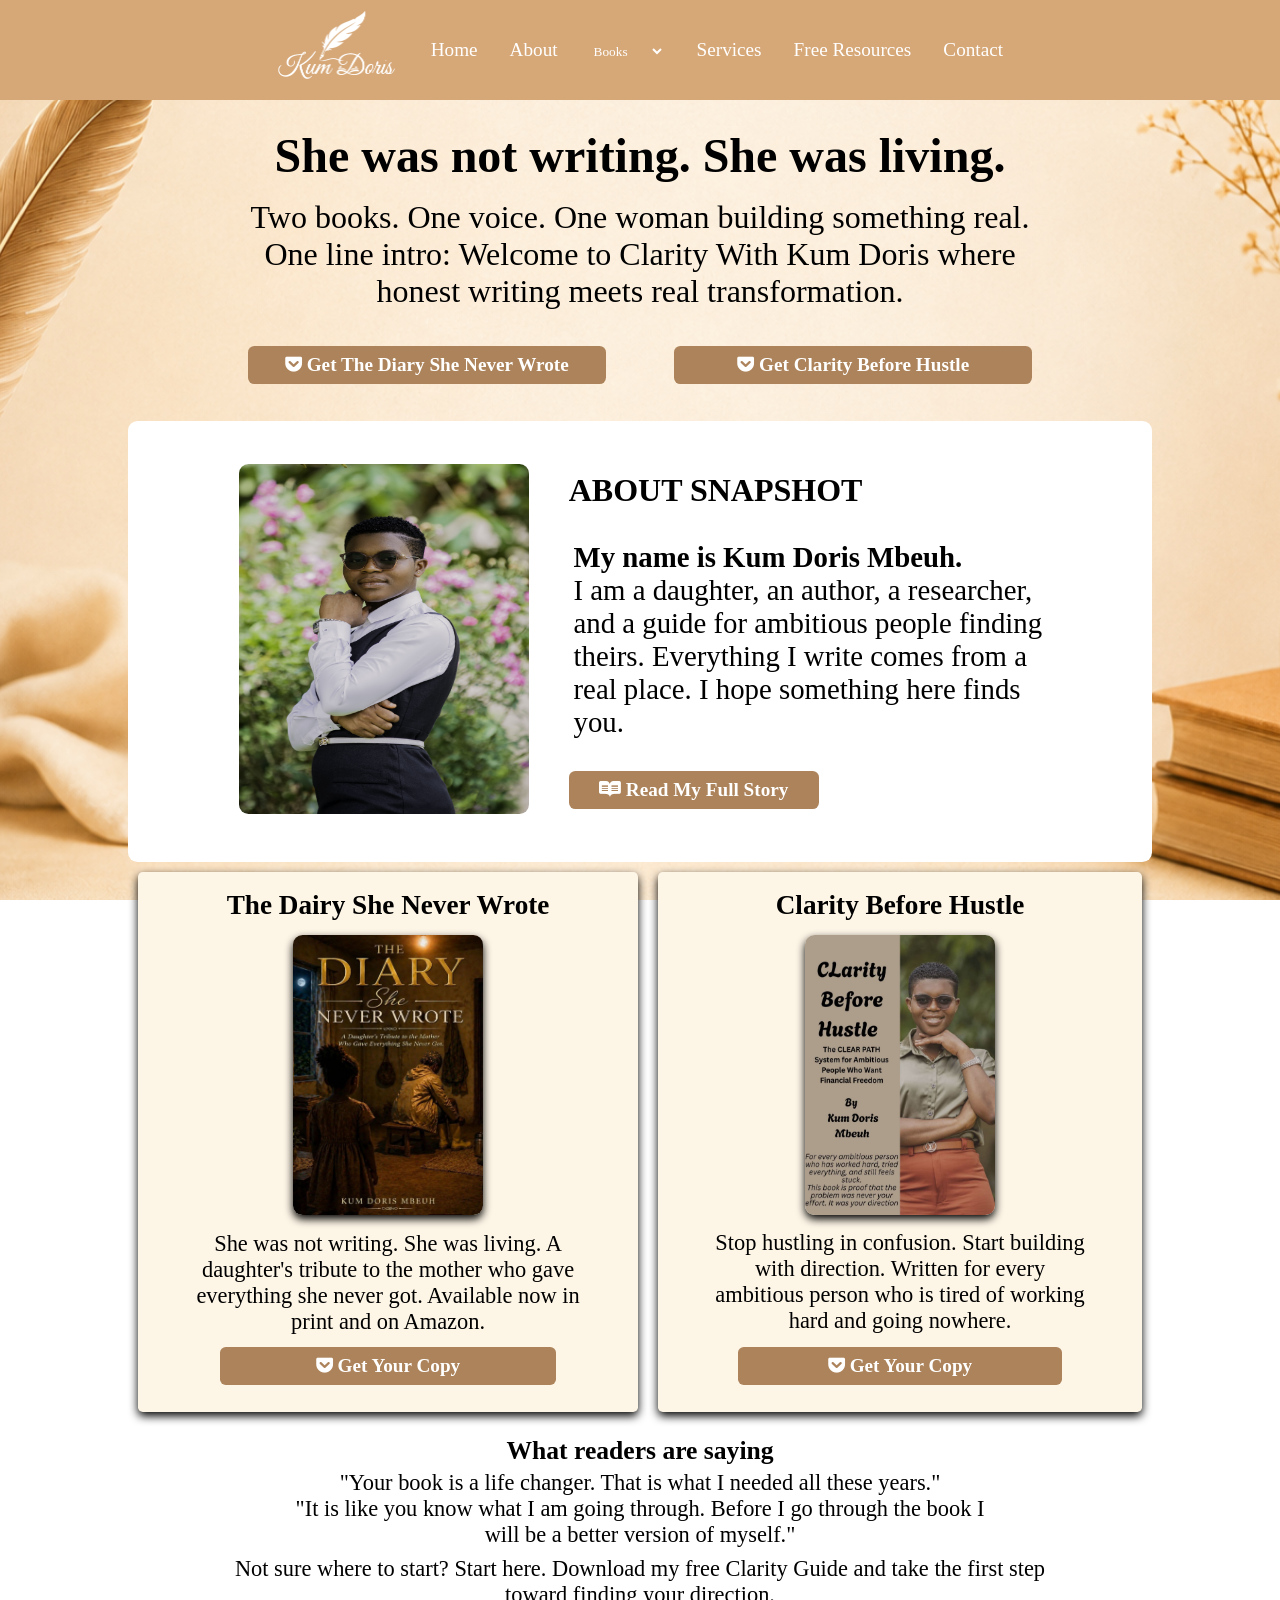
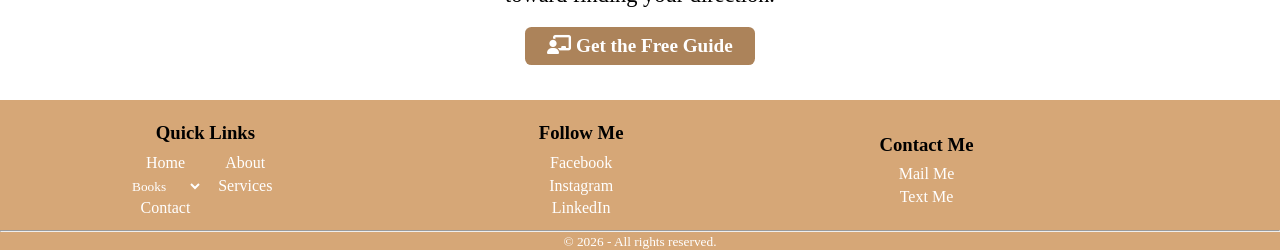
==== index.html @ 37a10dba "5th" ====
<!DOCTYPE html>
<html lang="en">
<head>
  <meta charset="UTF-8">
  <meta name="viewport" content="width=device-width, initial-scale=1.0">
  <link rel="stylesheet" href="./css/style.css">
  <link rel="shortcut icon" href="./img/icon.png" type="image/x-icon">
  <link rel="stylesheet" href="https://cdnjs.cloudflare.com/ajax/libs/font-awesome/6.5.1/css/all.min.css">
  <title>Home</title>
</head>
<body>
 
  <header>
    <div class="logo">
      <img src="./img/logom.png" alt="">
    </div>
    <nav>
      <ul>
        <li><a href="./index.html">Home</a></li>
        <li><a href="./pages/about.html">About</a></li>
        <li><select onchange="goToPage(this)">
          <option value="book">Books</option>
          <option value="./pages/dairy.html">The Dairy</option>
          <option value="./pages/clarity.html">Clarity</option>
        </select></li>
        <!-- <li><a href="./pages/blog.html">Blog</a></li> -->
        <li><a href="./pages/services.html">Services</a></li>
        <li><a href="./pages/free.html">Free Resources</a></li>
        <li><a href="./pages/contact.html">Contact</a></li>
      </ul>
    </nav>
  </header>

  <main>
    <section class="hero">
      <h1>She was not writing. She was living.</h1>
      <p>Two books. One voice. One woman building something real. <br>
        One line intro:
        Welcome to Clarity With Kum Doris where honest writing meets real transformation.
      </p>
      <div>
        <button><i class="fa-brands fa-get-pocket"></i><b> Get The Diary She Never Wrote</b></button>
        <button><i class="fa-brands fa-get-pocket"></i><b> Get Clarity Before Hustle</b></button>
      </div>
    </section>

    <section class="about-snap">
      <div>
        <img src="./img/1.jpg" alt="">
      </div>
      <div class="e">
        <h2>ABOUT SNAPSHOT</h2>
        <p><b>My name is Kum Doris Mbeuh.</b><br>
          I am a daughter, an author, a researcher, and a guide for ambitious people finding theirs. Everything I write comes from a real place. I hope something here finds you.
        </p>
        <button><i class="fa-brands fa-readme"></i><b> Read My Full Story</b></button>
      </div>
    </section>

    <section class="my-books">
        <div class="mbl">
          <h2>The Dairy She Never Wrote</h2>
          <img src="./img/th.png" alt="">
          <p>She was not writing. She was living. A daughter's tribute to the mother who gave everything she never got. Available now in print and on Amazon.
          </p>
          <button><i class="fa-brands fa-get-pocket"></i><b> Get Your Copy</b></button>
        </div>
        <div class="mbr">
          <h2>Clarity Before Hustle</h2>
          <img src="./img/ch.jpg" alt="">
          <p>Stop hustling in confusion. Start building with direction. Written for every ambitious person who is tired of working hard and going nowhere.</p>
          <button><i class="fa-brands fa-get-pocket"></i><b> Get Your Copy</b></button>
        </div>

    </section>

    <section class="testimony">
      <h2>What readers are saying</h2>
      <p>"Your book is a life changer. That is what I needed all these years."</p>
      <p>"It is like you know what I am going through. Before I go through the book I will be a better version of myself."</p>
    </section>

    <section class="free-r">
      <p>Not sure where to start? Start here.
        Download my free Clarity Guide and take the first step toward finding your direction.</p>
        <button><i class="fa-solid fa-chalkboard-user"></i><b> Get the Free Guide</b></button>
    </section>
  </main>
  
  <footer>
    <div class="footer">
      <div class="links">
        <h3>Quick Links</h3>
        <ul>
        <li><a href="./index.html">Home</a></li>
        <li><a href="./pages/about.html">About</a></li>
        <li><select onchange="goToPage(this)">
          <option value="book">Books</option>
          <option value="./pages/dairy.html">The Dairy</option>
          <option value="./pages/clarity.html">Clarity</option>
        </select></li>
        <!-- <li><a href="./pages/blog.html">Blog</a></li> -->
        <li><a href="./pages/services.html">Services</a></li>
        <li><a href="./pages/contact.html">Contact</a></li>
        </ul>
      </div>
      <div>
        <h3>Follow Me</h3>
        <ul>
          <li><a href="#">Facebook</a></li>
          <li><a href="#">Instagram</a></li>
          <li><a href="#">LinkedIn</a></li>
        </ul>
      </div>
      <div>
        <h3>Contact Me</h3>
        <ul>
          <li><a href="mailto:doris@claritywithdoriskum.com">Mail Me</a></li>
          <li><a href="#">Text Me</a></li>
        </ul>
      </div>
    </div>
    <hr>
    <small>&copy; 2026 - All rights reserved.</small>
  </footer>
  
  <script src="./js/script.js"></script>
</body>
</html>
---- css/style.css ----
*{
  padding: 0;
  margin: 0;
  box-sizing: border-box;
  font-family: 'Times New Roman', Times, serif;
}

html{
  scroll-behavior: smooth;
}

body{
  background-image: url(../img/bac.png);
  background-repeat: no-repeat;
  background-size: cover;
  background-attachment: fixed;
  background-position: top;
}

body ul{
  list-style-type: none;
  display: flex;
  flex-wrap: wrap;
  gap: 2rem;
  padding: 0;
  font-size: 1em;
}

a:link,a:visited,a:active{
  color: rgb(255, 255, 255);
  text-decoration: none;
}

a:hover{
  color: rgb(255, 255, 255);
  text-decoration: underline;
  transition: all 0.3s ease-in-out;
}

button:hover{
  background: rgb(186, 162, 130);
  transform: scale(1.1);
  color: white;
}

header, footer{
  padding: 0;
  margin: 0;
}
header select{
  background-color: rgb(214, 167, 119);
  border: none;
  color: white;
}

footer select{
  background-color: rgb(214, 167, 119);
  border: none;
  color: white;
}


button{
  font-size: 1.2rem;
}

main{
  padding: 0;
  margin: 0 10%;
  background: transparent;
}

header{
  background:  rgb(214, 167, 119);
  color: rgb(255, 255, 255);
  display: flex;
  align-items: center;
  gap: 0.1rem;
  font-size: 1.2rem;
  height: 40px;
  position: relative;
  align-items: center;
  text-align: center;
  justify-content: center;
  height: 100px;
}

.logo img{
  height:80px;
  margin: 0 2rem 0 0;
  padding: 0;
}

.hero{
  background-color: oldlace;
  position: relative;
  align-items: center;
  text-align: center;
  justify-content: center;
  padding: 0.5em 0;
  background: transparent;
  overflow: hidden;
  opacity: 0;
  transform: translateY(30px);
  animation: fadeInUp 0.8s ease-out forwards;
}

@keyframes fadeInUp {
  to {
    opacity: 1;
    transform: translateY(0);
  }
}

.hero:nth-child(1) {
  animation-delay: 0.2s;
}
.hero:nth-child(2) {
  animation-delay: 0.5s;
}
.hero:nth-child(3) {
  animation-delay: 0.8s;
}

.hero h1{
  font-size: 3rem;
  padding: 2% 0 0 0;
}
.hero p{
  padding: 0 8%;
  margin: 0.5em 1em;
  font-size: 2rem;
}

.hero button{
  color: white;
  background-color: rgb(172, 131, 90);
  border: none;
  border-radius: 0.4rem;
  width: 35%;
  padding: 8px 0;
  margin: 1em 2rem;
}

.about-snap{
  display: flex;
  padding: 0 8%;
  background: white;
  border: none;
  border-radius: 0.6rem;
  margin: 10px 0;
}

.about-snap img{
  height: 350px;
  width: 290px;
  margin: 15% 10%;
  border-radius: 0.6rem;
}

.about-snap .e{
  margin: 6% 1% 6% 8% ;
  
}

.e h2{
  font-size: 2rem;
}

.e p{
  margin: 2rem 0.3rem;
  font-size: 1.8rem;
  padding: 0;
}

.e button{
  color: white;
  background-color: rgb(172, 131, 90);
  border: none;
  border-radius: 0.4rem;
  padding: 8px 0;
  width: 250px;
}

.my-books{
  display: flex;
  align-items: center;
  align-content: center;
  text-align: center;
  justify-content: center;
  position: relative;
}

.my-books h2{
  font-size: 1.7rem;
  margin: 8px 0;
}

.mbl, .mbr{
  border: none;
  border-radius: 0.3rem;
  background-color: oldlace;
  margin: 0 1%;
  padding: 1%;
  height: 540px;
  box-shadow: 0 4px 10px black;
}

.my-books img{
  height: 280px;
  width: 190px;
  margin: 0.4em 0;
  border-radius: 0.6rem;
  box-shadow: 0 4px 8px black;
}

.my-books p{
  padding: 1% 6%;
  margin: 0 4%;
  font-size: 1.4rem;
}

.my-books button{
  color: white;
  background-color: rgb(172, 131, 90);
  border: none;
  border-radius: 0.3em;
  width: 70%;
  padding: 8px 0;
  margin: 8px 0;
}

.testimony{
  background: white;
  border-radius: 0.4rem 0.4rem 0 0;
  text-align: center;
  margin: 8px 0 0 0;
}

.testimony h2{
  font-size: 1.6rem;
  margin: 20px 0 0 0;
  padding: 4px 0;
}

.testimony p{
  font-size: 1.4rem;
  padding: 0 15%;
}

.free-r{
  background: white;
  border-radius: 0 0 0.4rem 0.4rem;
  margin: 0 0 8px 0;
  text-align: center;
  padding: 8px 10%;
  font-size: 1.4rem;
}

.free-r button{
  border: none;
  border-radius: 0.4rem;
  background: rgb(172, 131, 90);
  color: white;
  width: 230px;
  padding: 8px 0;
  margin: 1em;
}

.h-abt{
  display: flex;
  background: white;
  border-radius: 0.4rem;
  margin: 8px;
}

.h-abt h2{
  font-size: 2.2rem;
  margin: 8px 20px;
}

.h-abt h3{
  margin: 4px 40px;
}
.h-abt p{
  margin: 8px 30px;
  font-size: 1.2rem;
}

.h-abt img{
  height: 380px;
  width: 290px;
  margin: 10% 20px;
  border-radius: 0.6rem;
}

.miss{
  text-align: center;
  margin: 8px;
  font-size: 1.1rem;
}

.miss p{
  margin: 8px;
}

.wh-abt{
  display: flex;
  font-size: 1.1rem;
}

.wh-abt div{
  background: oldlace;
  margin: 8px;
  border-radius: 0.4rem;
  box-shadow: 0 4px 8px black;
}

.wh-abt h3{
  padding: 4px 10%;
}

.wh-abt p{
  margin: 8px;
}

.note{
  margin: 8px;
  text-align: center;
  font-size: 1.4rem;
  background: white;
  border-radius: 0.4rem;
}

.note h2{
  margin: 8px;
}

.note p{
  margin: 8px 10%;
}

.note button{
  border: none;
  border-radius: 0.4rem;
  background: rgb(172, 131, 90);
  color: white;
  width: 230px;
  padding: 8px 0;
  margin: 0 1em 0.4em 1em;
}


footer{
  background:  rgb(214, 167, 119);
  color: rgb(255, 255, 255);
  text-align: center;
  align-items: center;
  align-content: center;
}

footer h3{
  margin: 0.5em 0;
  color: black;
}

.footer{
  display: flex;
  text-align: center;
  align-items: center;
  align-content: center;

}

.footer ul{
  list-style-type: none;
  display: grid;
  gap: 0.3rem;
}

.footer div{
  margin: 1% 10%;
}

.links ul{
  display: grid;
  grid-template-columns: 1fr 1fr;
}



@media (max-width: 1200px){
  .about-snap, .h-abt{
    flex-direction: column;
    align-items: center;
    text-align: center;
  }

  .about-snap img, .h-abt img{
    margin: 20px auto;
  }

  .e{
    margin: 6% 1% 6% 1%;
  }

  .my-books{
    flex-wrap: wrap;
  }

  .mbl, .mbr{
    width: 45%;
    min-width: 280px;
    height: auto;
    margin: 10px auto;
  }

  .footer{
    flex-wrap: wrap;
    justify-content: center;
  }
}

@media (max-width: 768px){
  header{
    flex-direction: column;
    height: auto;
    padding: 12px 0;
  }

  body ul{
    justify-content: center;
    gap: 1rem;
  }

  .logo img{
    margin: 0 0 10px 0;
  }

  .hero h1{
    font-size: 2.2rem;
  }

  .hero p, .e p, .my-books p, .testimony p, .h-abt p, .note p{
    font-size: 1.1rem;
  }

  .hero button, .e button, .my-books button, .free-r button, .note button{
    width: 90%;
    max-width: 250px;
  }

  .about-snap, .h-abt{
    padding: 0 4%;
  }

  .about-snap img, .h-abt img{
    height: auto;
    width: min(100%, 290px);
  }

  .about-snap .e{
  margin: 0 ;
  
  }

  .about-snap {
    padding: 8px 10%;

  }

  .about-snap img{
    height: 250px;
    margin: 6% 0 0 0;
  }

  .about-snap p{
    margin: 8px 0;
  }

  .my-books h2{
    font-size: 1.1rem;
  }

  .wh-abt{
    flex-direction: column;
  }

  .wh-abt div{
    margin: 8px 0;
  }

  /* .footer{
    flex-direction: column;
  }

  .footer div{
    margin: 10px 0;
  }

  .links ul{
    grid-template-columns: 1fr;
  } */
}

@media (max-width: 480px){
  main{
    margin: 0 2%;
  }

  .hero h1{
    font-size: 1.8rem;
  }

  .hero p{
    padding: 0 4%;
    margin: 0.5em 0.3em;
    font-size: 1rem;
  }

  .about-snap{
    padding: 0 3%;
  }

  .about-snap h2{
    font-size: 1.2rem;
  }

  .about-snap p, .about-snap button{
    margin: 8px 0;
  }

  .about-snap img, .h-abt img{
    width: 100%;
    max-width: 240px;
    height: auto;
  }

  .mbl, .mbr{
    width: 100%;
    min-width: 0;
    margin: 10px 0;
  }

  .my-books p{
    font-size: 1rem;
  }

  .testimony p, .free-r, .note p{
    padding: 0 5%;
    font-size: 1rem;
  }

  .h-abt h2, .note h2{
    font-size: 1.5rem;
    margin: 8px;
  }

  .h-abt, .note{
    padding: 0;
  }

  body ul{
    flex-direction: column;
    align-items: center;
    gap: 0.5rem;
  }
}

@media (max-width: 320px){
  main{
    margin: 0;
  }

  header, footer{
    font-size: 1rem;
  }

  .hero button, .e button, .my-books button, .free-r button, .note button{
    width: 80%;
  }

  .hero h1{
    font-size: 1.5rem;
  }

  .hero p, .e p, .my-books p, .testimony p, .free-r, .h-abt p, .note p{
    font-size: 0.95rem;
  }
}
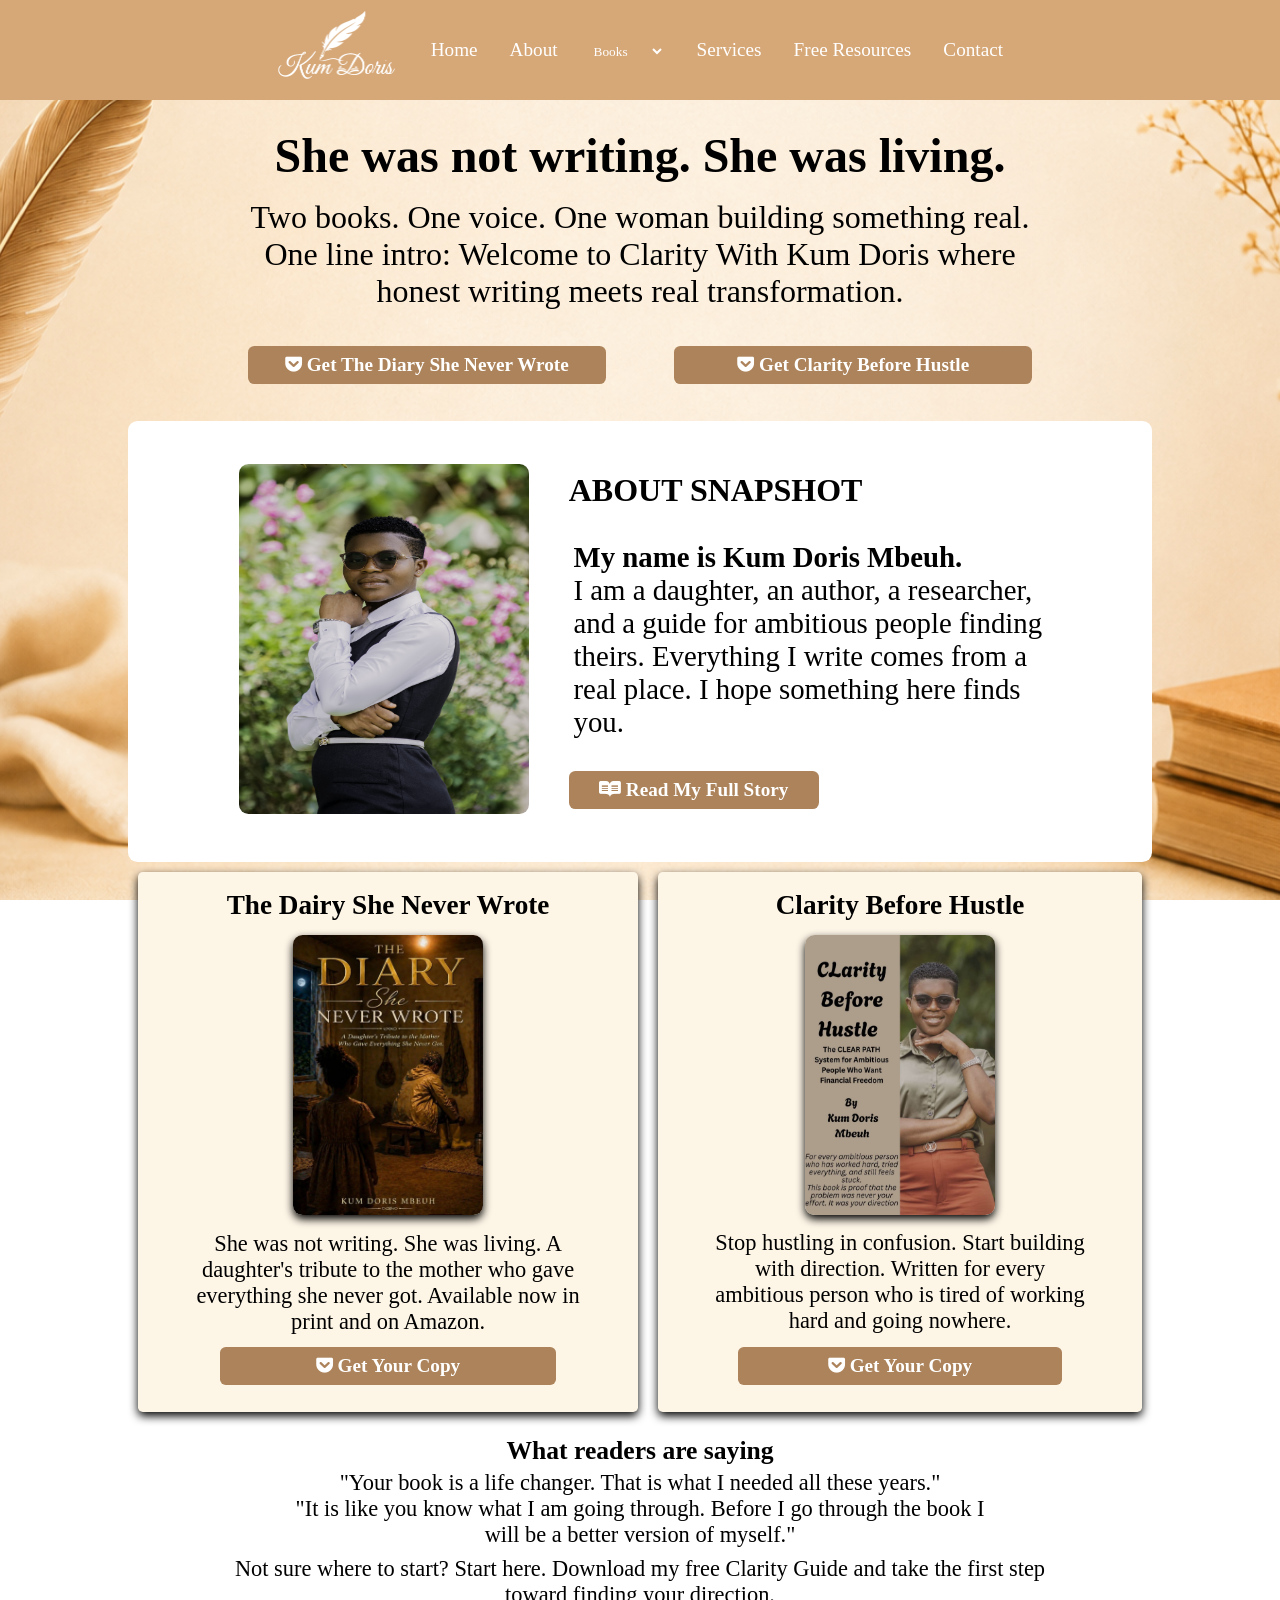
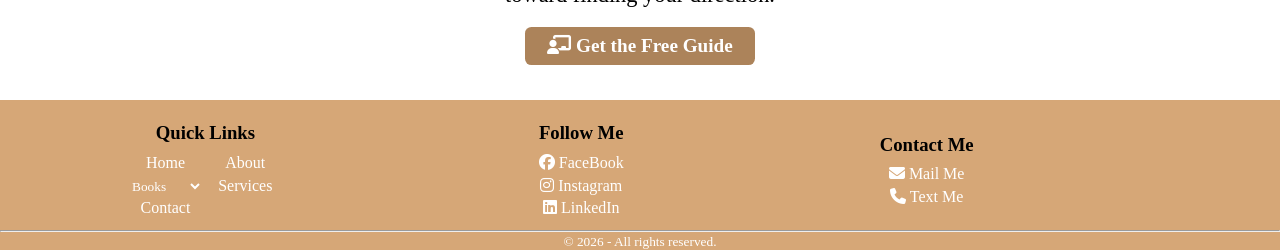
==== commit fd32061d: "6th" ====
--- a/index.html
+++ b/index.html
@@ -107,16 +107,16 @@
       <div>
         <h3>Follow Me</h3>
         <ul>
-          <li><a href="#">Facebook</a></li>
-          <li><a href="#">Instagram</a></li>
-          <li><a href="#">LinkedIn</a></li>
+          <li><i class="fa-brands fa-facebook"></i><a href="https://www.facebook.com/share/1BYUnnJWPD/" target="_blank" rel="noopener noreferrer"> FaceBook</a></li>
+          <li><i class="fa-brands fa-instagram"></i><a href="https://www.instagram.com/kum.doris.965?igsh=cjBhMDM0aHNlNDRz" target="_blank" rel="noopener noreferrer"> Instagram</a></li>
+          <li><i class="fa-brands fa-linkedin"></i><a href="https://cm.linkedin.com/in/kum-doris-mbeuh-66868a223" target="_blank" rel="noopener noreferrer"> LinkedIn</a></li>
         </ul>
       </div>
       <div>
         <h3>Contact Me</h3>
         <ul>
-          <li><a href="mailto:doris@claritywithdoriskum.com">Mail Me</a></li>
-          <li><a href="#">Text Me</a></li>
+          <li><i class="fa-solid fa-envelope"></i><a href="mailto:mbeuhdoris657@gmail.com"> Mail Me</a></li>
+          <li><i class="fa-solid fa-phone"></i><a href="tel:+237651116915"> Text Me</a></li>
         </ul>
       </div>
     </div>
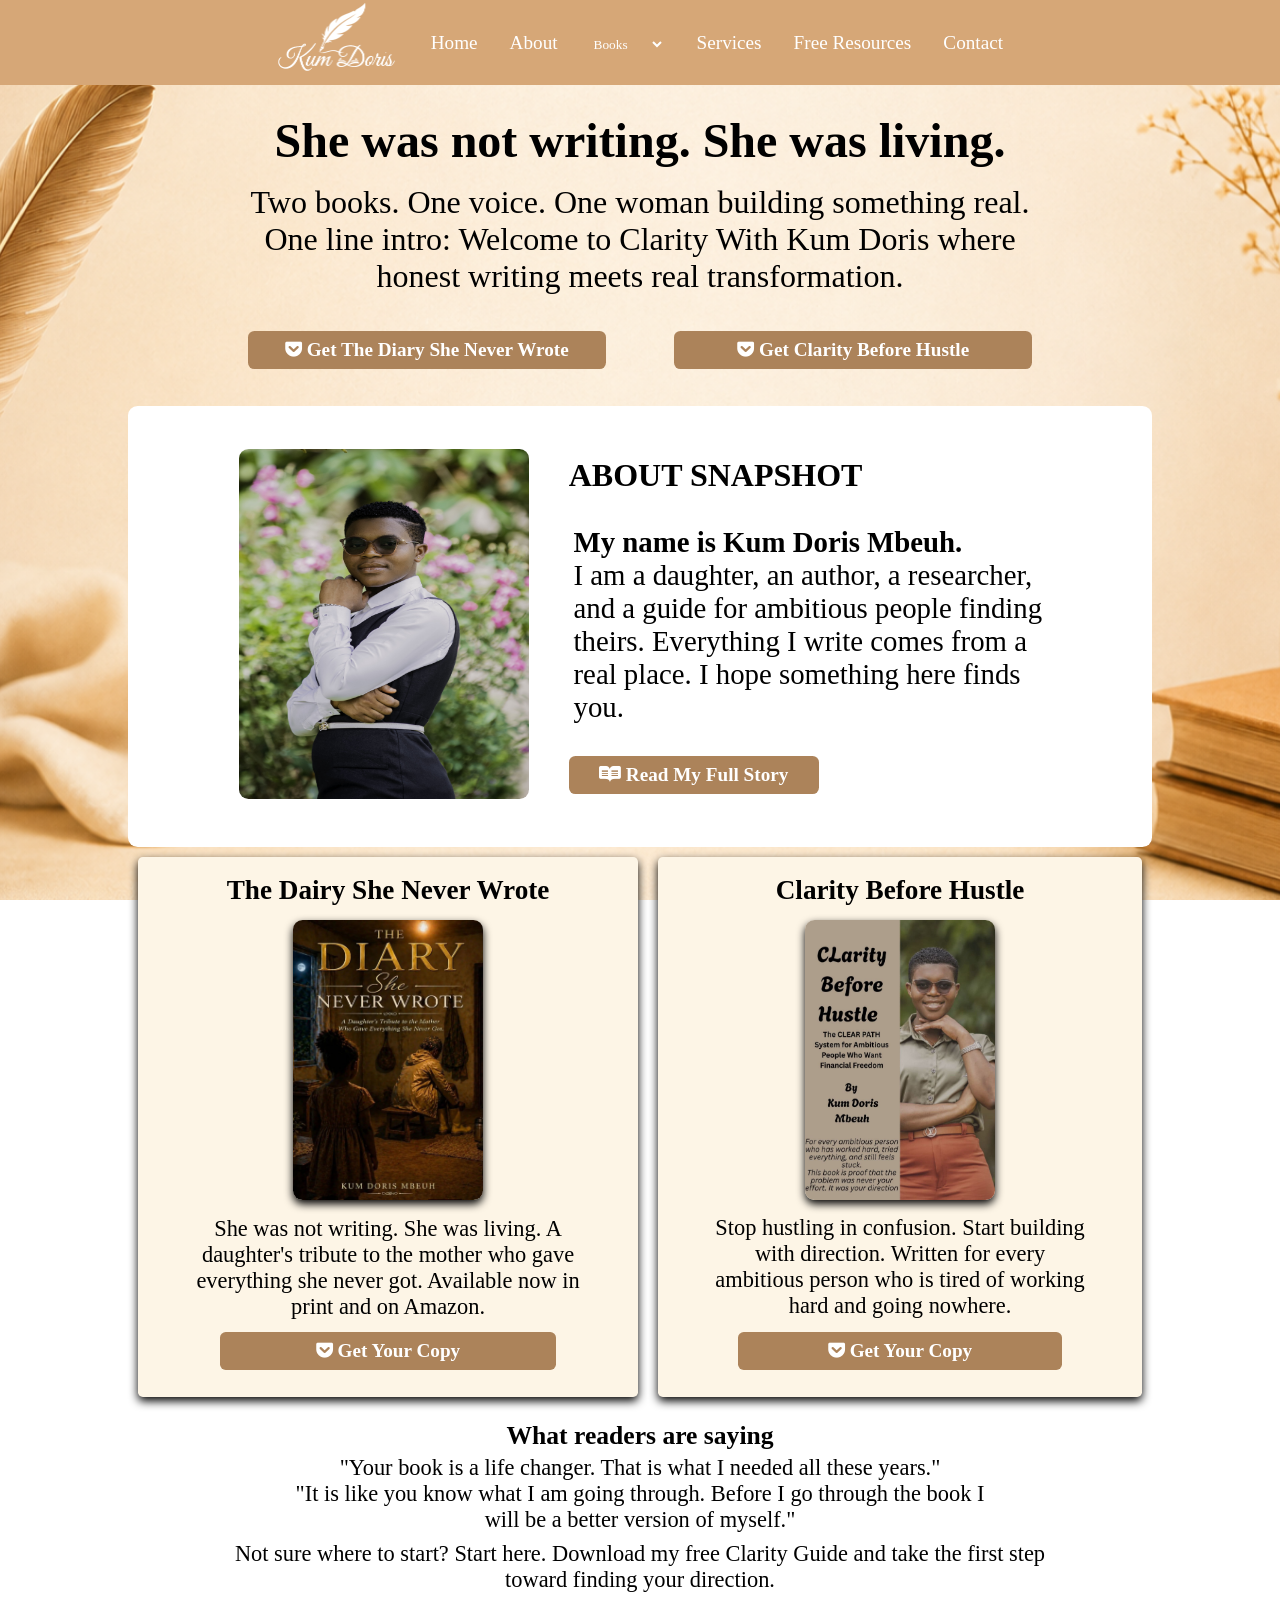
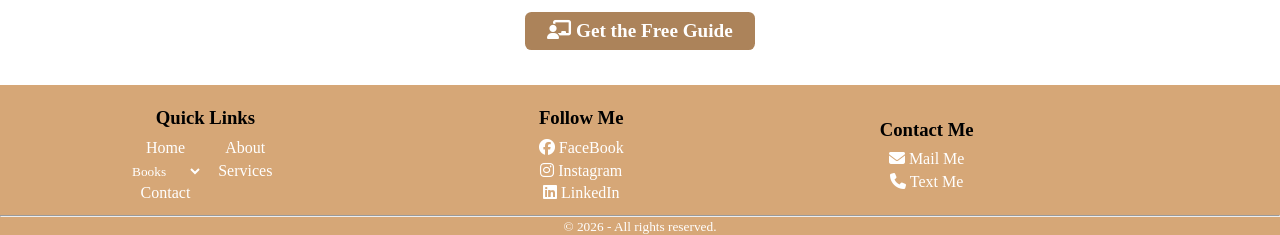
==== commit 8e4b4832: "good" ====
--- a/index.html
+++ b/index.html
@@ -14,7 +14,8 @@
     <div class="logo">
       <img src="./img/logom.png" alt="">
     </div>
-    <nav>
+    <i class="fa-solid fa-bars" id="bars"></i>
+    <nav class="nav">
       <ul>
         <li><a href="./index.html">Home</a></li>
         <li><a href="./pages/about.html">About</a></li>
@@ -39,8 +40,8 @@
         Welcome to Clarity With Kum Doris where honest writing meets real transformation.
       </p>
       <div>
-        <button><i class="fa-brands fa-get-pocket"></i><b> Get The Diary She Never Wrote</b></button>
-        <button><i class="fa-brands fa-get-pocket"></i><b> Get Clarity Before Hustle</b></button>
+        <button class="click" value="./pages/dairy.html"><i class="fa-brands fa-get-pocket"></i><b> Get The Diary She Never Wrote</b></button>
+        <button class="click" value="./pages/clarity.html"><i class="fa-brands fa-get-pocket"></i><b> Get Clarity Before Hustle</b></button>
       </div>
     </section>
 
@@ -53,7 +54,7 @@
         <p><b>My name is Kum Doris Mbeuh.</b><br>
           I am a daughter, an author, a researcher, and a guide for ambitious people finding theirs. Everything I write comes from a real place. I hope something here finds you.
         </p>
-        <button><i class="fa-brands fa-readme"></i><b> Read My Full Story</b></button>
+        <button class="click" value="./pages/about.html"><i class="fa-brands fa-readme"></i><b> Read My Full Story</b></button>
       </div>
     </section>
 
@@ -63,13 +64,13 @@
           <img src="./img/th.png" alt="">
           <p>She was not writing. She was living. A daughter's tribute to the mother who gave everything she never got. Available now in print and on Amazon.
           </p>
-          <button><i class="fa-brands fa-get-pocket"></i><b> Get Your Copy</b></button>
+          <button class="click" value="./pages/dairy.html"><i class="fa-brands fa-get-pocket"></i><b> Get Your Copy</b></button>
         </div>
         <div class="mbr">
           <h2>Clarity Before Hustle</h2>
           <img src="./img/ch.jpg" alt="">
           <p>Stop hustling in confusion. Start building with direction. Written for every ambitious person who is tired of working hard and going nowhere.</p>
-          <button><i class="fa-brands fa-get-pocket"></i><b> Get Your Copy</b></button>
+          <button class="click" value="./pages/clarity.html"><i class="fa-brands fa-get-pocket"></i><b> Get Your Copy</b></button>
         </div>
 
     </section>
@@ -83,7 +84,7 @@
     <section class="free-r">
       <p>Not sure where to start? Start here.
         Download my free Clarity Guide and take the first step toward finding your direction.</p>
-        <button><i class="fa-solid fa-chalkboard-user"></i><b> Get the Free Guide</b></button>
+        <button class="click" value="./pages/free.html"><i class="fa-solid fa-chalkboard-user"></i><b> Get the Free Guide</b></button>
     </section>
   </main>
   
@@ -115,7 +116,7 @@
       <div>
         <h3>Contact Me</h3>
         <ul>
-          <li><i class="fa-solid fa-envelope"></i><a href="mailto:mbeuhdoris657@gmail.com"> Mail Me</a></li>
+          <li><i class="fa-solid fa-envelope"></i><a href="mailto:dorismbeuhkum@gmail.com"> Mail Me</a></li>
           <li><i class="fa-solid fa-phone"></i><a href="tel:+237651116915"> Text Me</a></li>
         </ul>
       </div>
--- a/css/style.css
+++ b/css/style.css
@@ -3,6 +3,18 @@
   margin: 0;
   box-sizing: border-box;
   font-family: 'Times New Roman', Times, serif;
+}
+
+html, body{
+  height: 100%;
+}
+body{
+  display: flex;
+  flex-direction: column;
+  min-height: 100vh;
+}
+main{
+  flex: 1;
 }
 
 html{
@@ -89,6 +101,15 @@
   height:80px;
   margin: 0 2rem 0 0;
   padding: 0;
+}
+
+#bars{
+  display: none;
+}
+
+#bars:hover{
+  background: rgb(172, 131, 90);
+  color: white;
 }
 
 .hero{
@@ -508,6 +529,23 @@
     margin: 0 2%;
   }
 
+  #bars{
+    display: inline-block;
+    position: absolute;
+    top: 0;
+    right: 0;
+    padding:  0.2rem 0.2rem;
+    margin: 10px 20px;
+  }
+
+  .nav{
+  display: none;
+}
+
+.nav.active{
+  display: flex;
+}
+
   .hero h1{
     font-size: 1.8rem;
   }
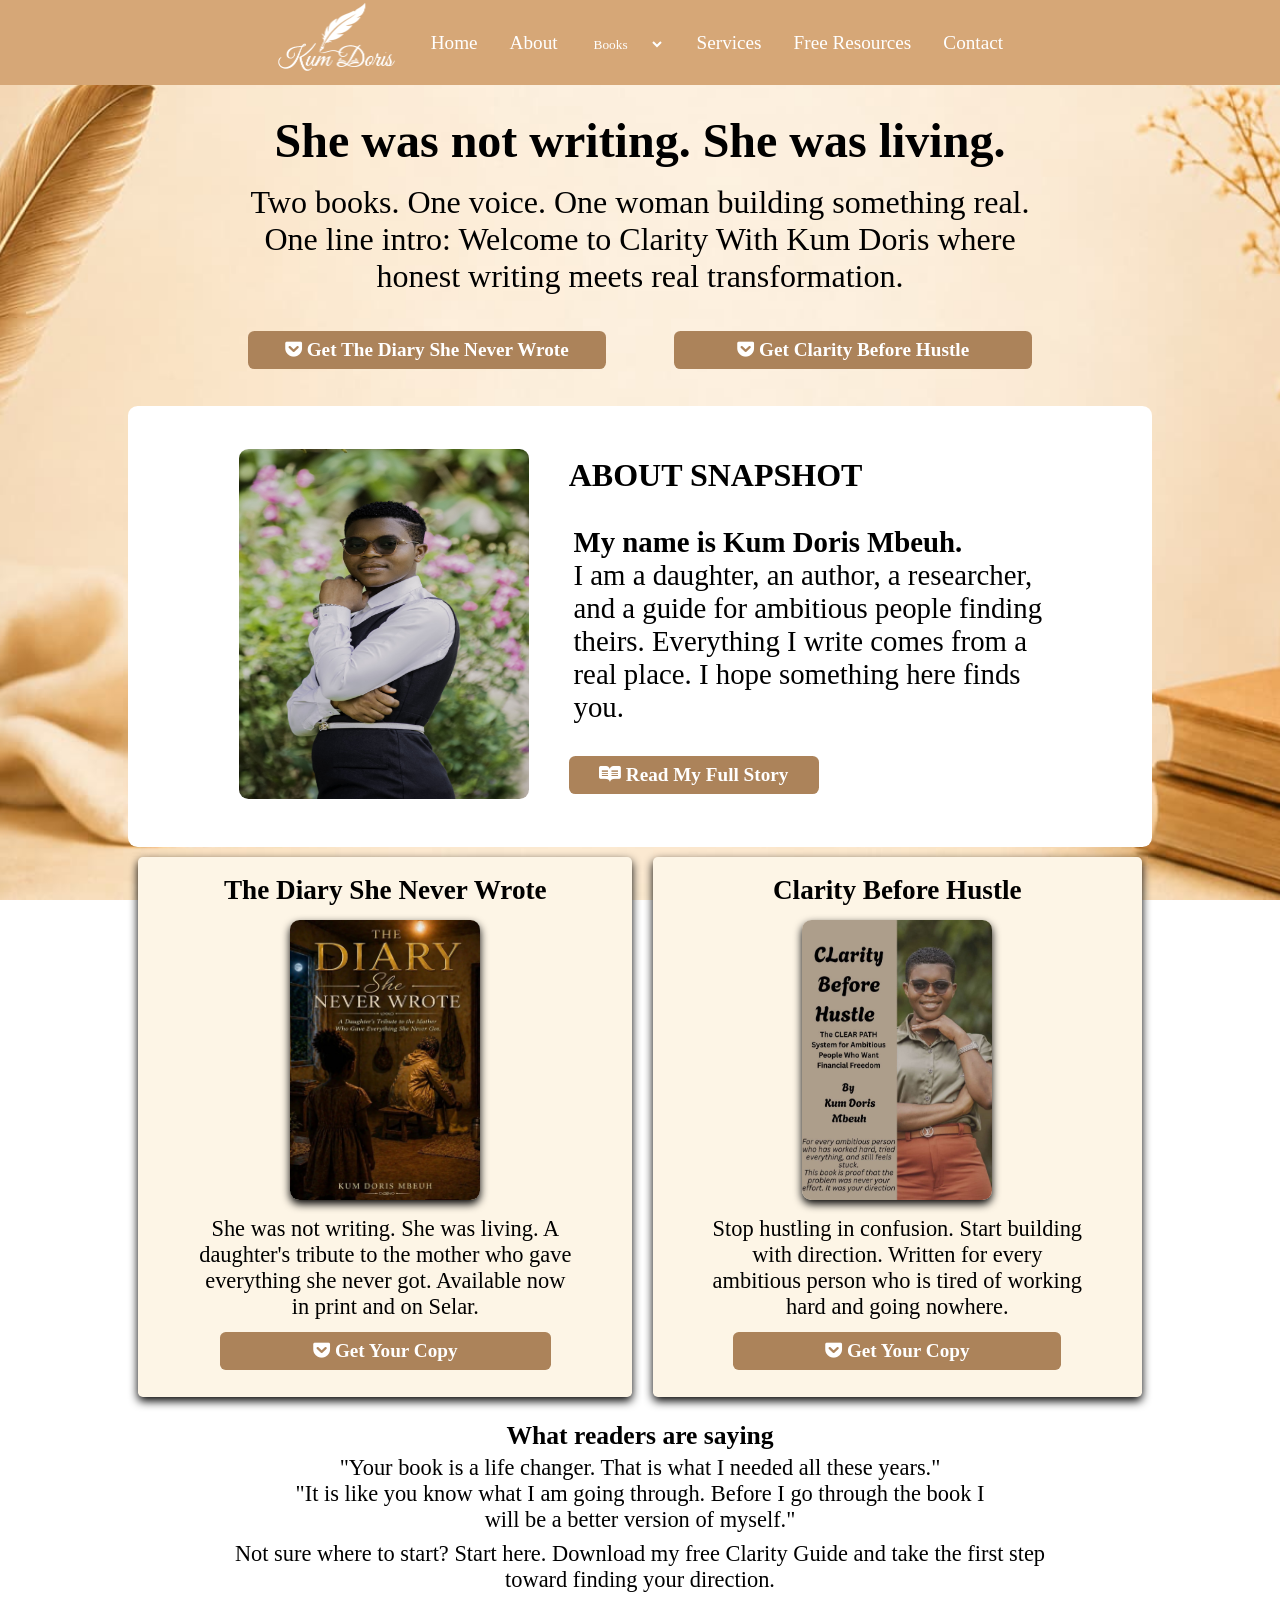
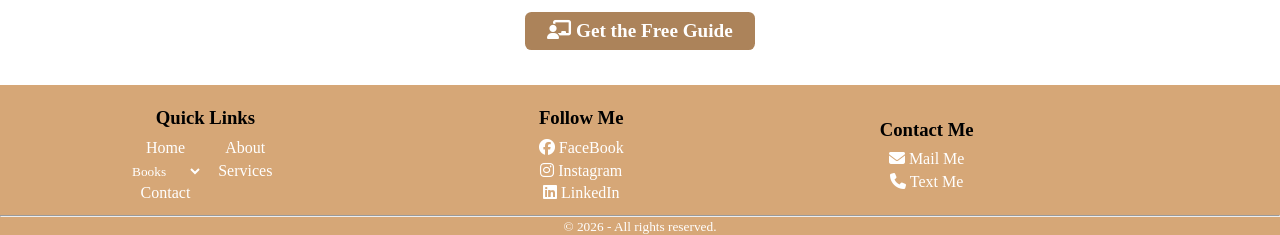
==== commit 3b94302a: "yo" ====
--- a/index.html
+++ b/index.html
@@ -60,9 +60,9 @@
 
     <section class="my-books">
         <div class="mbl">
-          <h2>The Dairy She Never Wrote</h2>
+          <h2>The Diary She Never Wrote</h2>
           <img src="./img/th.png" alt="">
-          <p>She was not writing. She was living. A daughter's tribute to the mother who gave everything she never got. Available now in print and on Amazon.
+          <p>She was not writing. She was living. A daughter's tribute to the mother who gave everything she never got. Available now in print and on Selar.
           </p>
           <button class="click" value="./pages/dairy.html"><i class="fa-brands fa-get-pocket"></i><b> Get Your Copy</b></button>
         </div>
--- a/css/style.css
+++ b/css/style.css
@@ -22,7 +22,7 @@
 }
 
 body{
-  background-image: url(../img/bac.png);
+  background-image: url(../img/bac.jpg);
   background-repeat: no-repeat;
   background-size: cover;
   background-attachment: fixed;
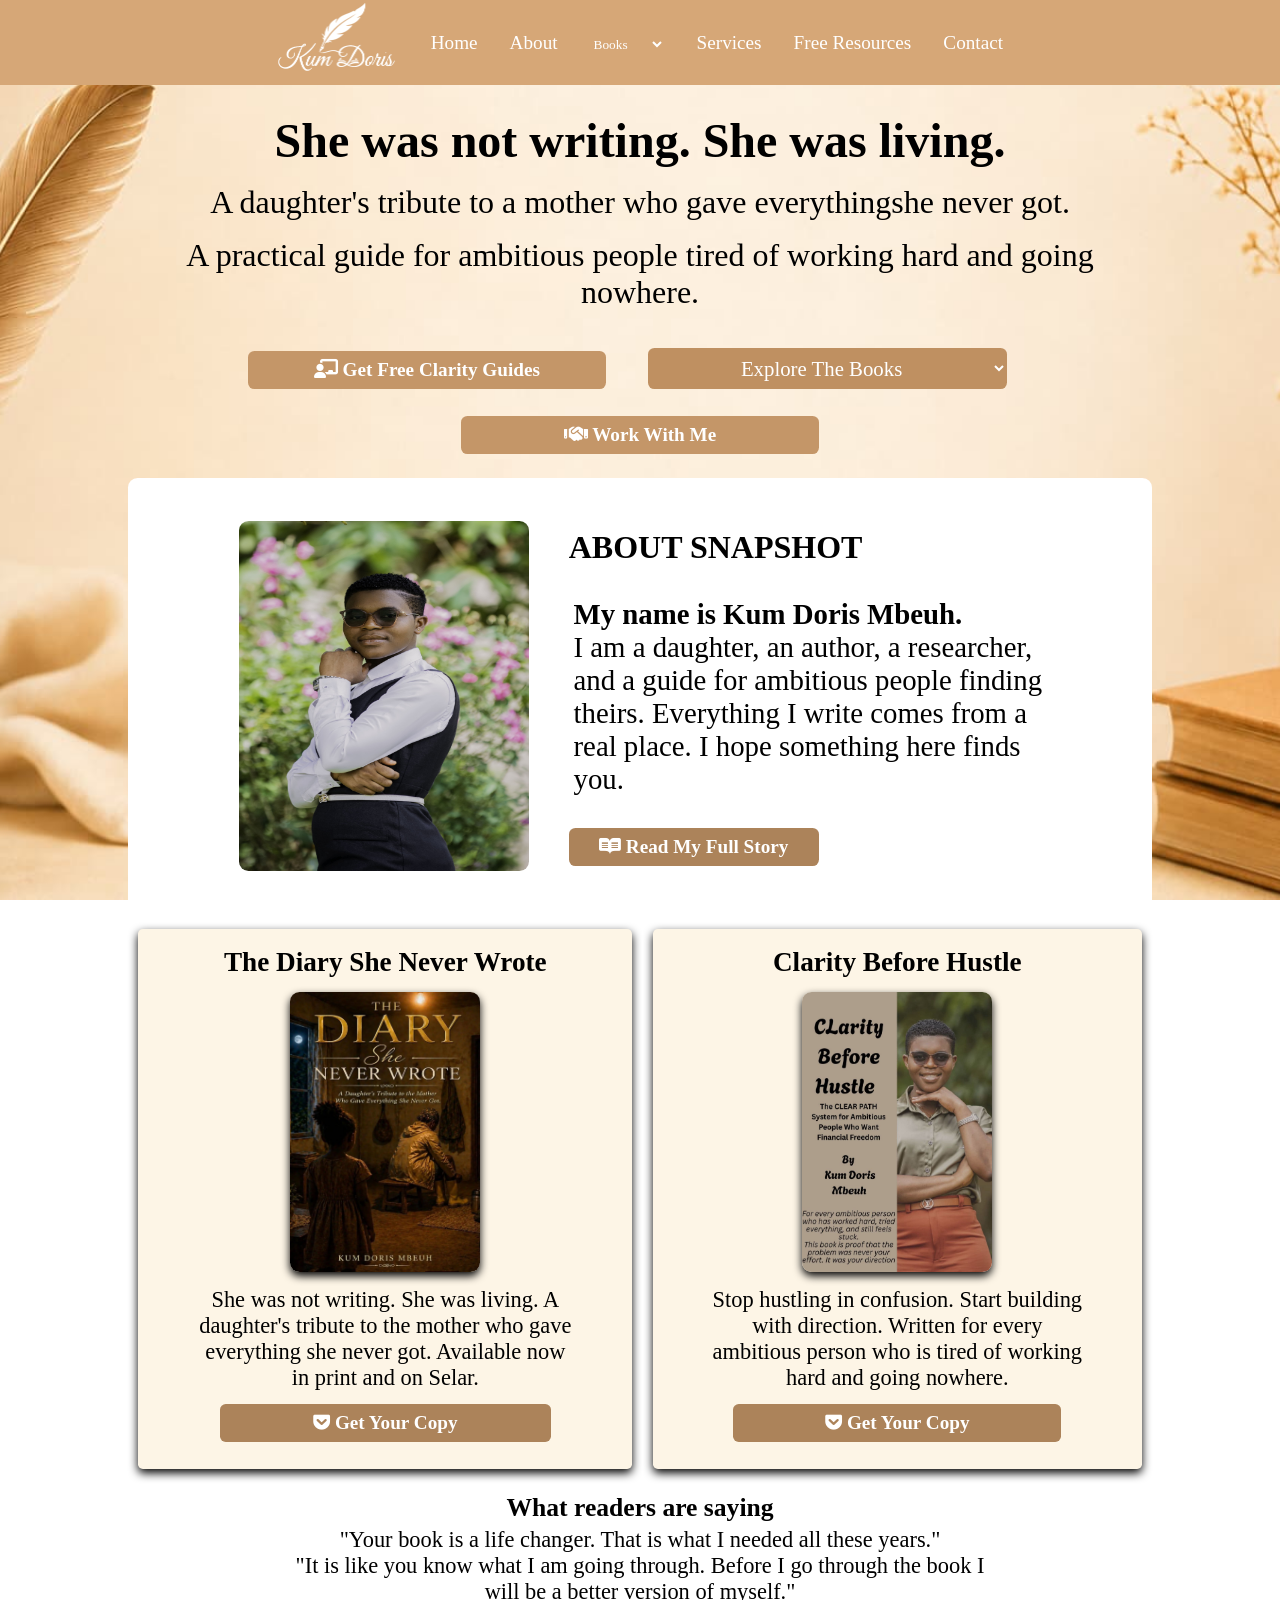
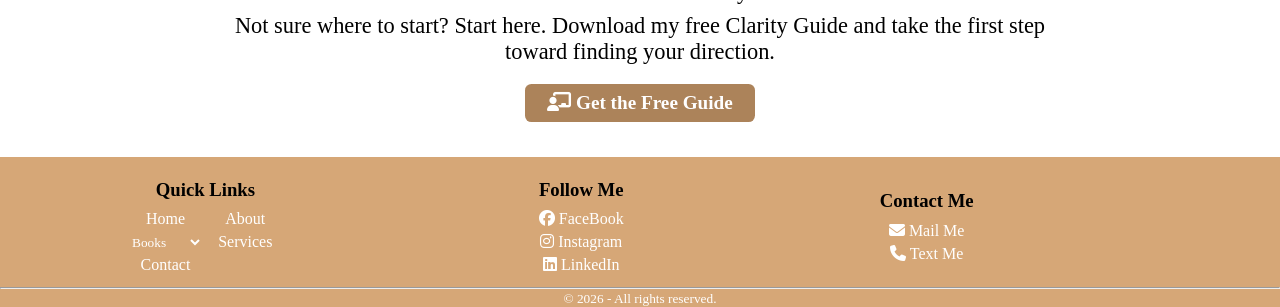
==== commit 8bf91c25: "updates" ====
--- a/index.html
+++ b/index.html
@@ -35,13 +35,16 @@
   <main>
     <section class="hero">
       <h1>She was not writing. She was living.</h1>
-      <p>Two books. One voice. One woman building something real. <br>
-        One line intro:
-        Welcome to Clarity With Kum Doris where honest writing meets real transformation.
+      <p>A daughter's tribute to a mother who gave everythingshe never got.</p><p>A practical guide for ambitious people tired of working hard and going nowhere.
       </p>
       <div>
-        <button class="click" value="./pages/dairy.html"><i class="fa-brands fa-get-pocket"></i><b> Get The Diary She Never Wrote</b></button>
-        <button class="click" value="./pages/clarity.html"><i class="fa-brands fa-get-pocket"></i><b> Get Clarity Before Hustle</b></button>
+        <button class="click" value="./pages/free.html"><i class="fa-solid fa-chalkboard-user"></i><b> Get Free Clarity Guides</b></button>
+        <select onchange="goToPage(this)">
+          <option><b>Explore The Books</b></option>
+          <option value="./pages/dairy.html"><b>The Dairy She Never Wrote</b></option>
+          <option value="./pages/clarity.html"><b>Clarity Before Hustle</b></option>
+        </select>
+        <button class="click" value="./pages/services.html"><i class="fa-solid fa-handshake"></i><b> Work With Me</b></button>
       </div>
     </section>
 
--- a/css/style.css
+++ b/css/style.css
@@ -49,7 +49,7 @@
   transition: all 0.3s ease-in-out;
 }
 
-button:hover{
+button:hover, select:hover{
   background: rgb(186, 162, 130);
   transform: scale(1.1);
   color: white;
@@ -148,19 +148,32 @@
   padding: 2% 0 0 0;
 }
 .hero p{
-  padding: 0 8%;
+  /* padding: 0 5%; */
   margin: 0.5em 1em;
   font-size: 2rem;
 }
 
 .hero button{
   color: white;
-  background-color: rgb(172, 131, 90);
+  background-color: rgb(196, 150, 104);
+  border: none;
+  border-radius: 0.4rem;
+  width: 35%;
+  padding: 8px 0;
+  margin: 0.3em 0.4rem;
+}
+
+.hero select{
+  color: white;
+  background-color: rgb(191, 144, 97);
   border: none;
   border-radius: 0.4rem;
   width: 35%;
   padding: 8px 0;
   margin: 1em 2rem;
+  text-align: center;
+  font-size: 1.3rem;
+  outline: none;
 }
 
 .about-snap{
@@ -449,6 +462,15 @@
     padding: 12px 0;
   }
 
+  main{
+    letter-spacing: 0.1px;
+    word-spacing: 1px;
+  }
+
+  .h-abt{
+    flex-direction: column-reverse;
+  }
+
   body ul{
     justify-content: center;
     gap: 1rem;
@@ -458,6 +480,9 @@
     margin: 0 0 10px 0;
   }
 
+  /* .hero{
+    gap: 0.8rem;
+  } */
   .hero h1{
     font-size: 2.2rem;
   }
@@ -466,7 +491,7 @@
     font-size: 1.1rem;
   }
 
-  .hero button, .e button, .my-books button, .free-r button, .note button{
+  .hero button,.hero select, .e button, .my-books button, .free-r button, .note button{
     width: 90%;
     max-width: 250px;
   }
@@ -614,7 +639,7 @@
     font-size: 1rem;
   }
 
-  .hero button, .e button, .my-books button, .free-r button, .note button{
+  .hero button, .hero select, .e button, .my-books button, .free-r button, .note button{
     width: 80%;
   }
 
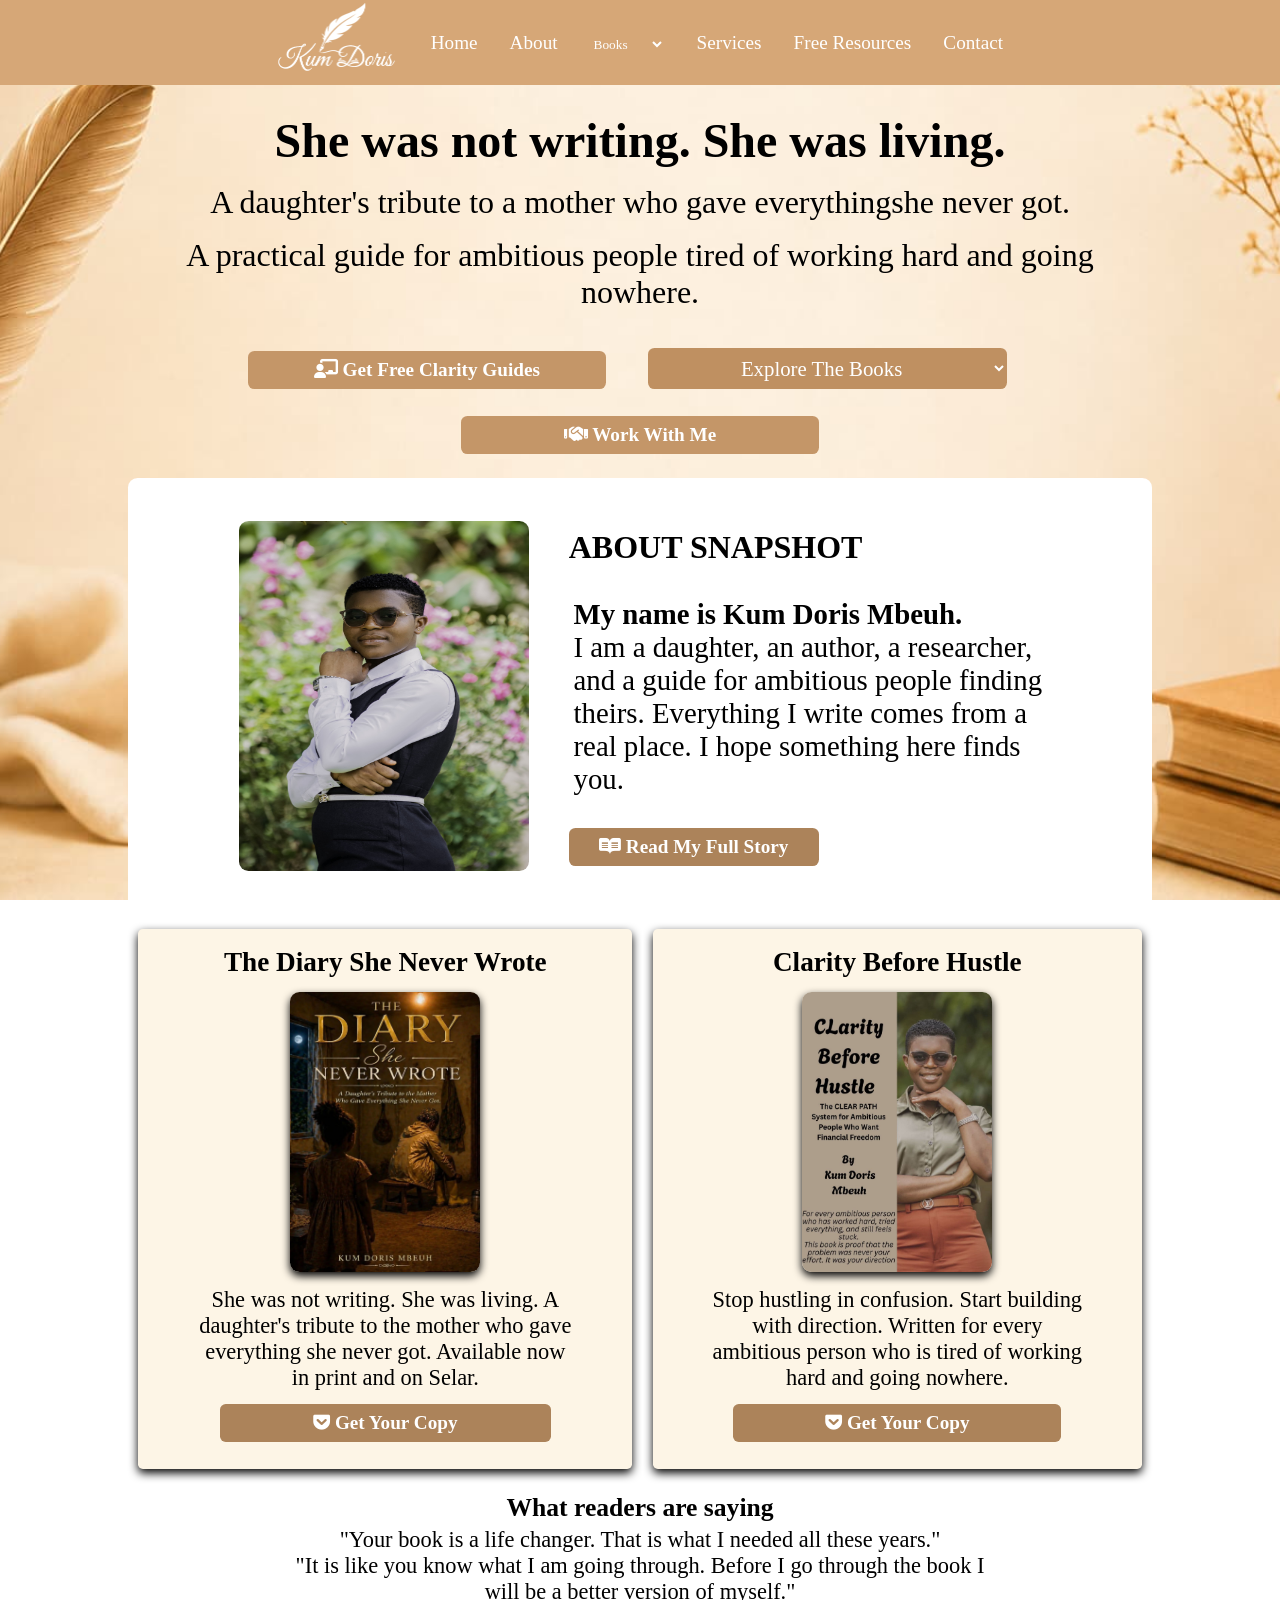
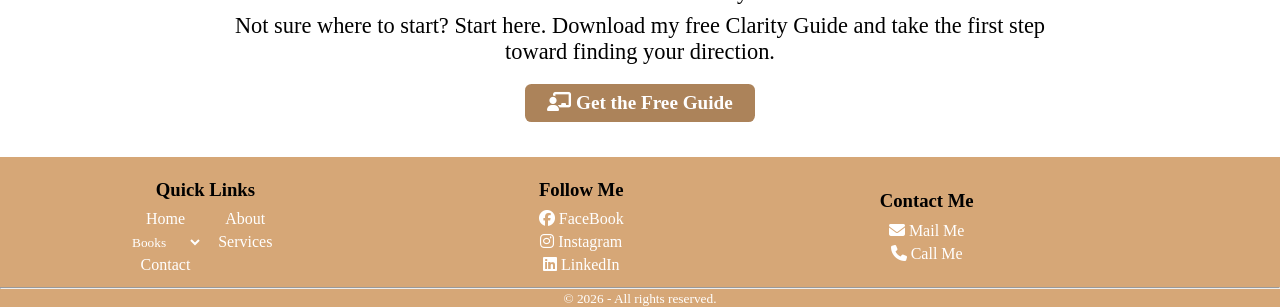
==== commit 5cfd9345: "updates" ====
--- a/index.html
+++ b/index.html
@@ -120,7 +120,7 @@
         <h3>Contact Me</h3>
         <ul>
           <li><i class="fa-solid fa-envelope"></i><a href="mailto:dorismbeuhkum@gmail.com"> Mail Me</a></li>
-          <li><i class="fa-solid fa-phone"></i><a href="tel:+237651116915"> Text Me</a></li>
+          <li><i class="fa-solid fa-phone"></i><a href="tel:+237651116915"> Call Me</a></li>
         </ul>
       </div>
     </div>
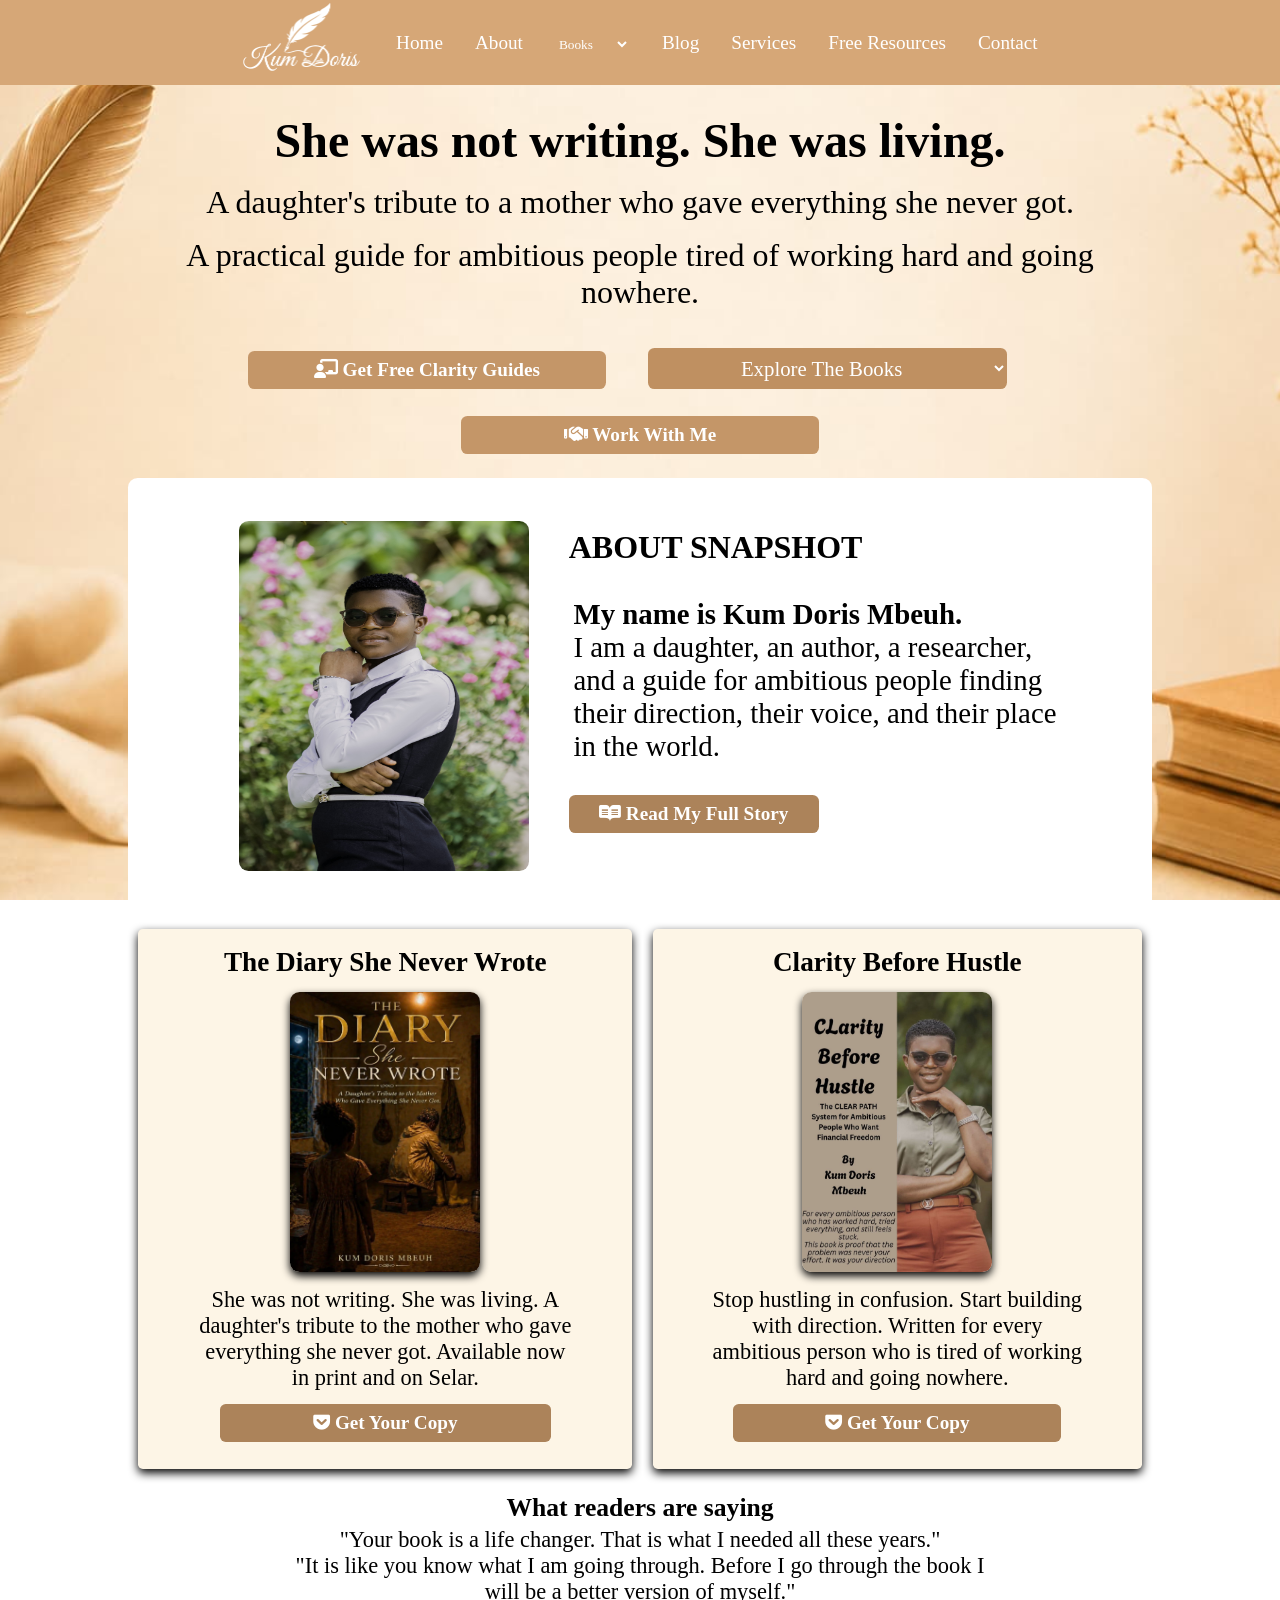
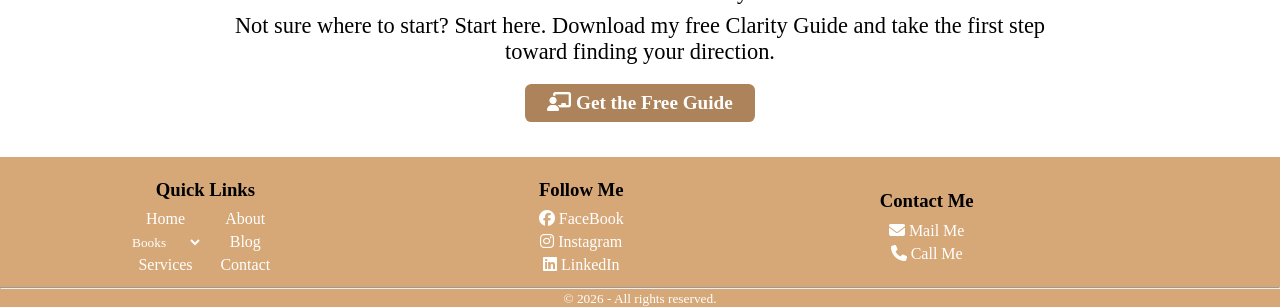
==== commit 0ad22e91: "yo" ====
--- a/index.html
+++ b/index.html
@@ -17,14 +17,14 @@
     <i class="fa-solid fa-bars" id="bars"></i>
     <nav class="nav">
       <ul>
-        <li><a href="./index.html">Home</a></li>
+        <li><a href="#">Home</a></li>
         <li><a href="./pages/about.html">About</a></li>
         <li><select onchange="goToPage(this)">
           <option value="book">Books</option>
-          <option value="./pages/dairy.html">The Dairy</option>
+          <option value="./pages/diary.html">The Diary</option>
           <option value="./pages/clarity.html">Clarity</option>
         </select></li>
-        <!-- <li><a href="./pages/blog.html">Blog</a></li> -->
+        <li><a href="./pages/blog.php">Blog</a></li>
         <li><a href="./pages/services.html">Services</a></li>
         <li><a href="./pages/free.html">Free Resources</a></li>
         <li><a href="./pages/contact.html">Contact</a></li>
@@ -35,13 +35,13 @@
   <main>
     <section class="hero">
       <h1>She was not writing. She was living.</h1>
-      <p>A daughter's tribute to a mother who gave everythingshe never got.</p><p>A practical guide for ambitious people tired of working hard and going nowhere.
+      <p>A daughter's tribute to a mother who gave everything she never got.</p><p>A practical guide for ambitious people tired of working hard and going nowhere.
       </p>
       <div>
         <button class="click" value="./pages/free.html"><i class="fa-solid fa-chalkboard-user"></i><b> Get Free Clarity Guides</b></button>
         <select onchange="goToPage(this)">
           <option><b>Explore The Books</b></option>
-          <option value="./pages/dairy.html"><b>The Dairy She Never Wrote</b></option>
+          <option value="./pages/diary.html"><b>The Diary She Never Wrote</b></option>
           <option value="./pages/clarity.html"><b>Clarity Before Hustle</b></option>
         </select>
         <button class="click" value="./pages/services.html"><i class="fa-solid fa-handshake"></i><b> Work With Me</b></button>
@@ -55,7 +55,7 @@
       <div class="e">
         <h2>ABOUT SNAPSHOT</h2>
         <p><b>My name is Kum Doris Mbeuh.</b><br>
-          I am a daughter, an author, a researcher, and a guide for ambitious people finding theirs. Everything I write comes from a real place. I hope something here finds you.
+          I am a daughter, an author, a researcher, and a guide for ambitious people finding their direction, their voice, and their place in the world.
         </p>
         <button class="click" value="./pages/about.html"><i class="fa-brands fa-readme"></i><b> Read My Full Story</b></button>
       </div>
@@ -67,7 +67,7 @@
           <img src="./img/th.png" alt="">
           <p>She was not writing. She was living. A daughter's tribute to the mother who gave everything she never got. Available now in print and on Selar.
           </p>
-          <button class="click" value="./pages/dairy.html"><i class="fa-brands fa-get-pocket"></i><b> Get Your Copy</b></button>
+          <button class="click" value="./pages/diary.html"><i class="fa-brands fa-get-pocket"></i><b> Get Your Copy</b></button>
         </div>
         <div class="mbr">
           <h2>Clarity Before Hustle</h2>
@@ -96,14 +96,14 @@
       <div class="links">
         <h3>Quick Links</h3>
         <ul>
-        <li><a href="./index.html">Home</a></li>
+        <li><a href="#">Home</a></li>
         <li><a href="./pages/about.html">About</a></li>
         <li><select onchange="goToPage(this)">
           <option value="book">Books</option>
-          <option value="./pages/dairy.html">The Dairy</option>
+          <option value="./pages/diary.html">The Diary</option>
           <option value="./pages/clarity.html">Clarity</option>
         </select></li>
-        <!-- <li><a href="./pages/blog.html">Blog</a></li> -->
+        <li><a href="./pages/blog.php">Blog</a></li>
         <li><a href="./pages/services.html">Services</a></li>
         <li><a href="./pages/contact.html">Contact</a></li>
         </ul>
--- a/css/style.css
+++ b/css/style.css
@@ -455,6 +455,36 @@
   }
 }
 
+@media (max-width: 910px){
+
+  #bars{
+    display: inline-block;
+    position: absolute;
+    top: 0.8rem;
+    right: 1rem;
+    padding: 0.4rem 0.5rem;
+    margin: 0;
+    color: white;
+  }
+
+  .nav{
+    display: none;
+    position: absolute;
+    top: 100%;
+    left: 0;
+    width: 100%;
+    background: rgb(214, 167, 119);
+    padding: 1rem 0;
+    z-index: 10;
+    flex-direction: column;
+    align-items: center;
+  }
+
+  .nav.active{
+    display: flex;
+  }
+}
+
 @media (max-width: 768px){
   header{
     flex-direction: column;
